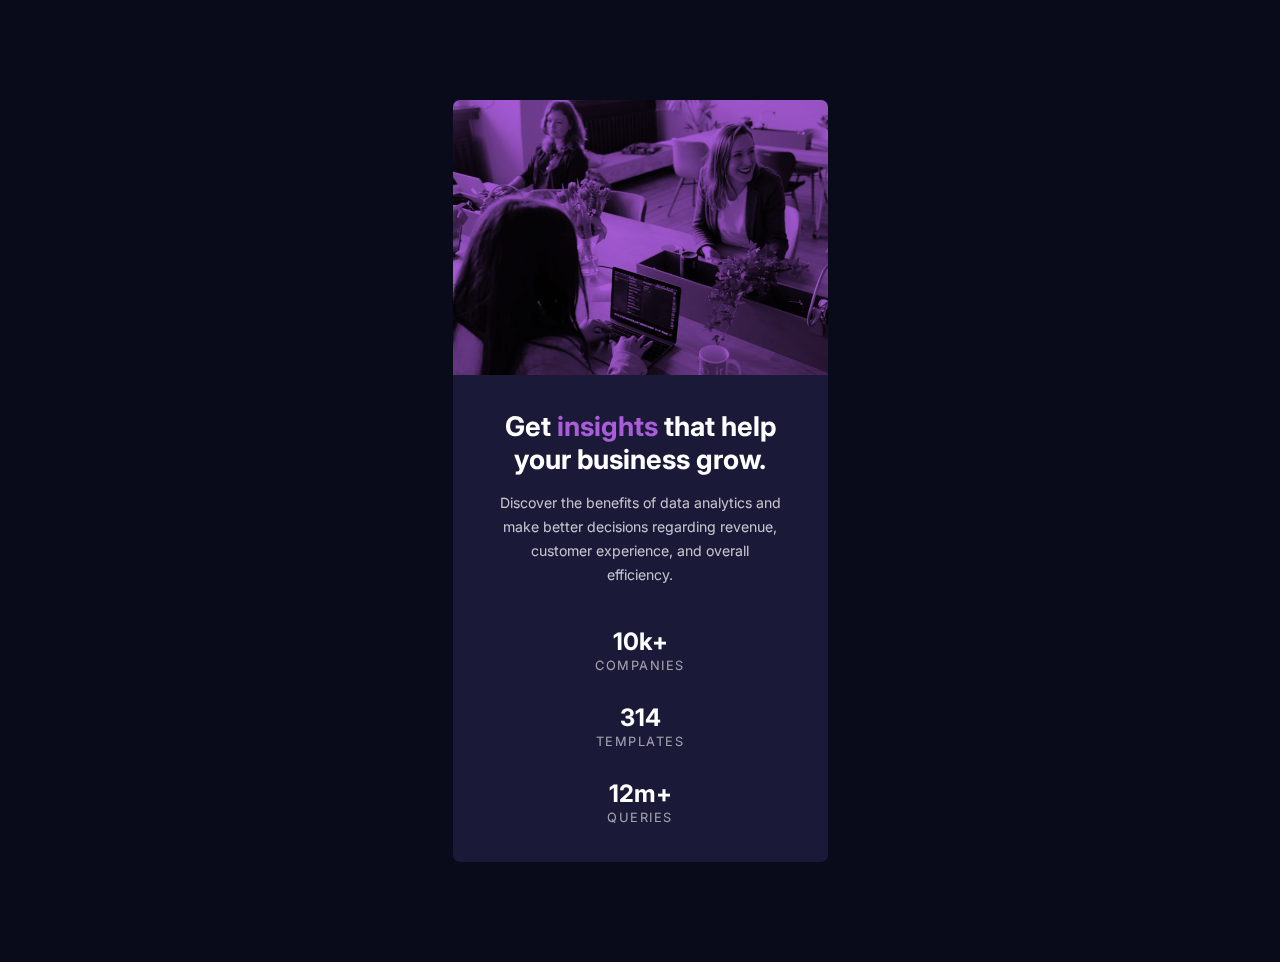
==== index.html @ 5bf1a412 "first commit" ====
<!DOCTYPE html>
<html lang="en">
  <head>
    <meta charset="UTF-8" />
    <meta name="viewport" content="width=device-width, initial-scale=1.0" />
    <!-- displays site properly based on user's device -->

    <link
      rel="icon"
      type="image/png"
      sizes="32x32"
      href="./images/favicon-32x32.png"
    />
    <link rel="stylesheet" href="style.css" />
    <title>Frontend Mentor | Stats preview card component</title>

    <!-- Feel free to remove these styles or customise in your own stylesheet 👍 -->
  </head>
  <body>
    <main>
      <div class="container">
        <div class="card">
          <div class="img-container">
            <img class="desktop-img" src="images/image-header-desktop.jpg" />

            <img class="mobile-img" src="images/image-header-mobile.jpg" />
          </div>
          <div class="content-container">
            <section>
              <h1>
                Get <span class="purple-color">insights</span> that help your
                business grow.
              </h1>
              <p>
                Discover the benefits of data analytics and make better
                decisions regarding revenue, customer experience, and overall
                efficiency.
              </p>
            </section>
            <section class="num-container">
              <div>
                <h2>10k+</h2>
                <small class="under-nums-text">COMPANIES</small>
              </div>
              <div>
                <h2>314</h2>
                <small class="under-nums-text">TEMPLATES</small>
              </div>
              <div>
                <h2>12m+</h2>
                <small class="under-nums-text">QUERIES</small>
              </div>
            </section>
          </div>
          <div class="img-container"></div>
        </div>
      </div>
    </main>
  </body>
</html>
---- style.css ----
@import url('https://fonts.googleapis.com/css2?family=Inter:wght@400;700&display=swap');
@import url('https://fonts.googleapis.com/css2?family=Lexend+Deca&display=swap');
:root{
    /* Fonts */
    --ff-Inter: 'Inter', sans-serif;
    --fw-400-I:var(--ff-Inter):400;
    --fw-700:var(--ff-Inter):700;

    --ff-Lexend: 'Lexend Deca', sans-serif;
    --fw-400-L:var(--ff-Lexend):400;


/* ## Colors */

/* ### Primary */

--Very-dark-blue-mainbackground: hsl(233, 47%, 7%);
--Dark-desaturated-blue-card-background: hsl(244, 38%, 16%);
--Soft-violet-accent: hsl(277, 64%, 61%);

/* ### Neutral */

--White-main-heading-stats: hsl(0, 0%, 100%);
--Slightly-transparent-white-mainparagraph: hsla(0, 0%, 100%, 0.75);
--Slightly-transparent-white-stat-headings: hsla(0, 0%, 100%, 0.6);
}
*{
    margin: 0;
    padding: 0;
    box-sizing: border-box;
}
body{
    background-color: var(--Very-dark-blue-mainbackground);
    font-family: var(--ff-Inter);
    color: white;
    font-weight: var(--fw-700-I);
    box-sizing: border-box;
    
}

main{
    font-size: 1rem;
    color: var(--White-main-heading-stats);
}
h1,span{
    font-size: 2.4rem;
    margin-bottom: 25px;
}
span{
    color: var(--Soft-violet-accent);
}
p{
    line-height: 1.7;
    color: var(--Slightly-transparent-white-mainparagraph);
    margin-bottom: 80px;
   margin-right: 1.88rem;

}
h2{
    font-size: 1.5rem;
    font-family: var(--ff-Inter);
}

img{
   min-height:100%;
   min-width: 100%;
    display: block;
    mix-blend-mode: multiply;
}
.img-container{
    background-color: var(--Soft-violet-accent);
    object-fit:contain;
}
.mobile-img{
    display: none;
}
.container{
    width: 100%;
   height: 100vh;
   flex-direction: row-reverse;
    display: flex;
    justify-content: center;
    align-items: center;
}

.card{
    display: flex;
    flex-direction: row-reverse;
    width: 100%;
    max-width: 77%;
    background-color: var(--Dark-desaturated-blue-card-background);
    border-radius: 7px;
    overflow: hidden;
}
.content-container{
  padding: 59px 72px;
}
.under-nums-text{
    line-height: 1.5;
   letter-spacing:1.5px ;
    font-size: 0.8rem;
    font-weight: var(--fw-400-L);
    color:var(--Slightly-transparent-white-stat-headings);
}
.num-container{
    display: flex;
    width: 85%;
    justify-content: space-between;
    align-content: flex-start;
}


@media (max-width:1280px) {
    .desktop-img{
        display:none;
    }
    .mobile-img{
        display: block;
        width: 100%;
    }
    main{
        text-align: center;
        font-size: 0.88rem;
    }
    .card{
        flex-direction: column;
        width: 375px;
        height: auto;
        max-width: 88%;
        margin: 100px 0px;
    }
    .container{
        height: 100%;
    }
    .content-container{
        padding: 5px;
      margin: 30px;
      }
      h1,span{
        margin-bottom: 5px;
        font-size: 1.7rem;
      }
      p{
        padding: 10px;
        margin-bottom: 30px;
        margin-right: 0rem;
      }
      .num-container{
        min-height:200px;
        flex-direction: column;
        width: 100%;
        justify-content: space-between;
      }
}
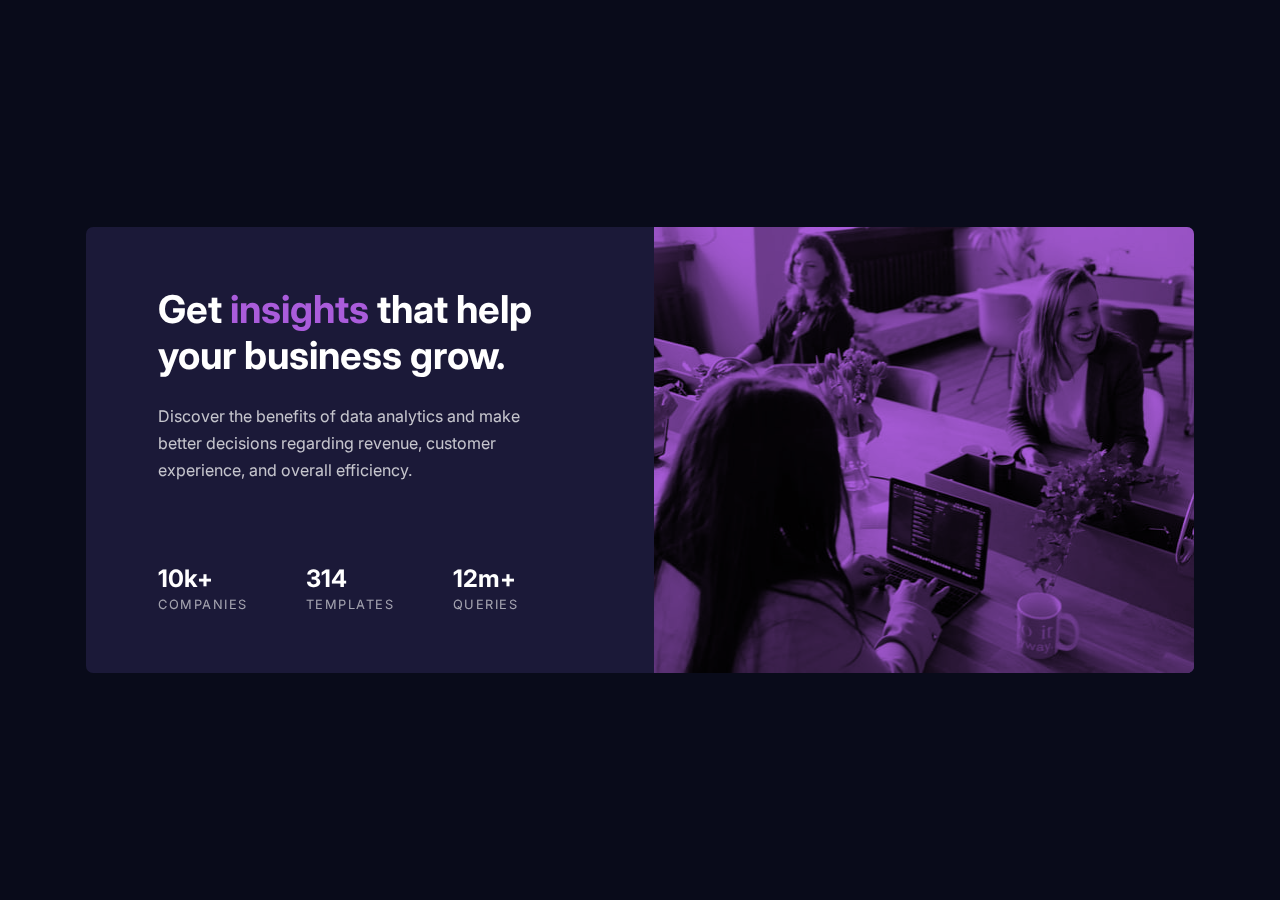
==== commit db02bfec: "changed img to picture to switch images for different screen sizes" ====
--- a/index.html
+++ b/index.html
@@ -21,9 +21,21 @@
       <div class="container">
         <div class="card">
           <div class="img-container">
-            <img class="desktop-img" src="images/image-header-desktop.jpg" />
-
-            <img class="mobile-img" src="images/image-header-mobile.jpg" />
+            <picture>
+              <source
+                media="(min-width:1040px)"
+                srcset="images/image-header-desktop.jpg"
+              />
+              <source
+                media="(min-width:375px)"
+                srcset="images/image-header-mobile.jpg"
+              />
+              <img
+                src="images/image-header-mobile.jpg"
+                alt="Flowers"
+                style="width: auto"
+              />
+            </picture>
           </div>
           <div class="content-container">
             <section>
--- a/style.css
+++ b/style.css
@@ -71,9 +71,6 @@
     background-color: var(--Soft-violet-accent);
     object-fit:contain;
 }
-.mobile-img{
-    display: none;
-}
 .container{
     width: 100%;
    height: 100vh;
@@ -87,7 +84,7 @@
     display: flex;
     flex-direction: row-reverse;
     width: 100%;
-    max-width: 77%;
+    max-width: 1108px;
     background-color: var(--Dark-desaturated-blue-card-background);
     border-radius: 7px;
     overflow: hidden;
@@ -110,10 +107,7 @@
 }
 
 
-@media (max-width:1280px) {
-    .desktop-img{
-        display:none;
-    }
+@media (max-width:1050px) {
     .mobile-img{
         display: block;
         width: 100%;
@@ -151,4 +145,7 @@
         width: 100%;
         justify-content: space-between;
       }
+     img{
+        max-width:100%;
+     } 
 }